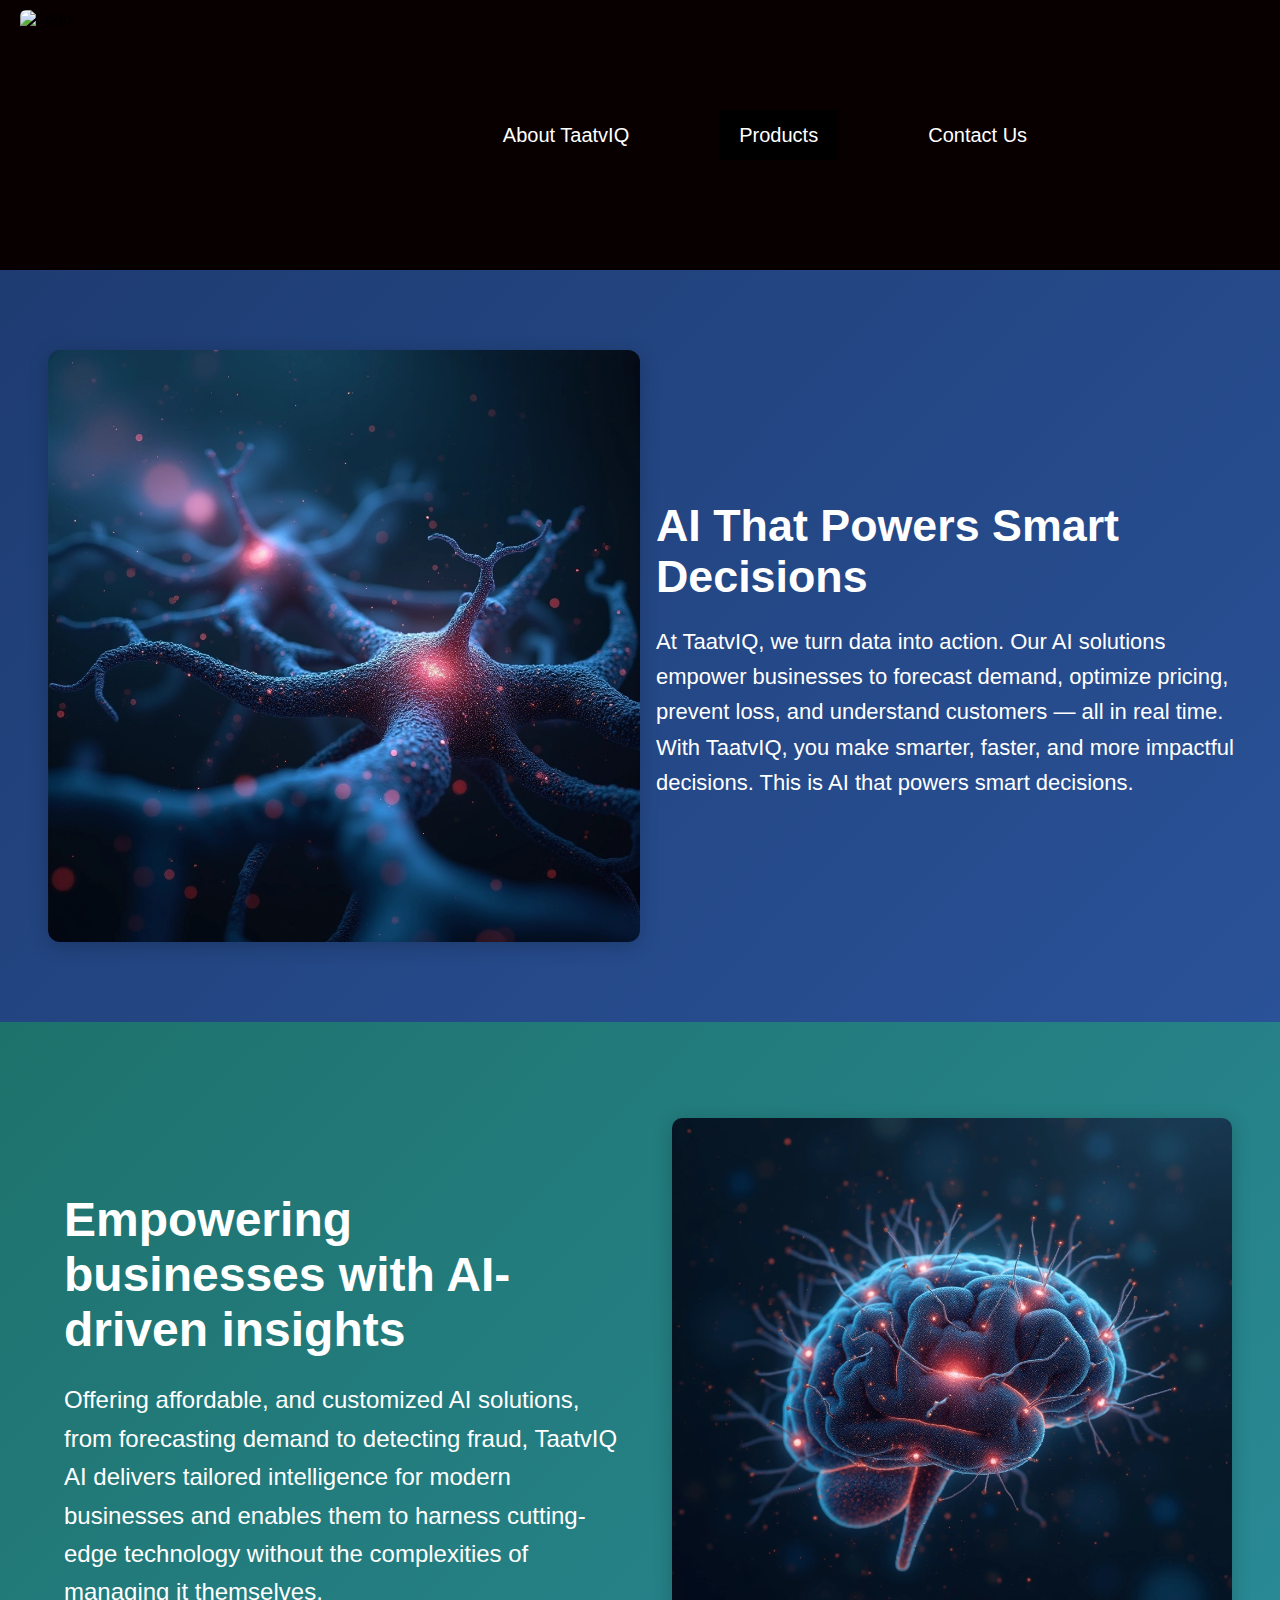
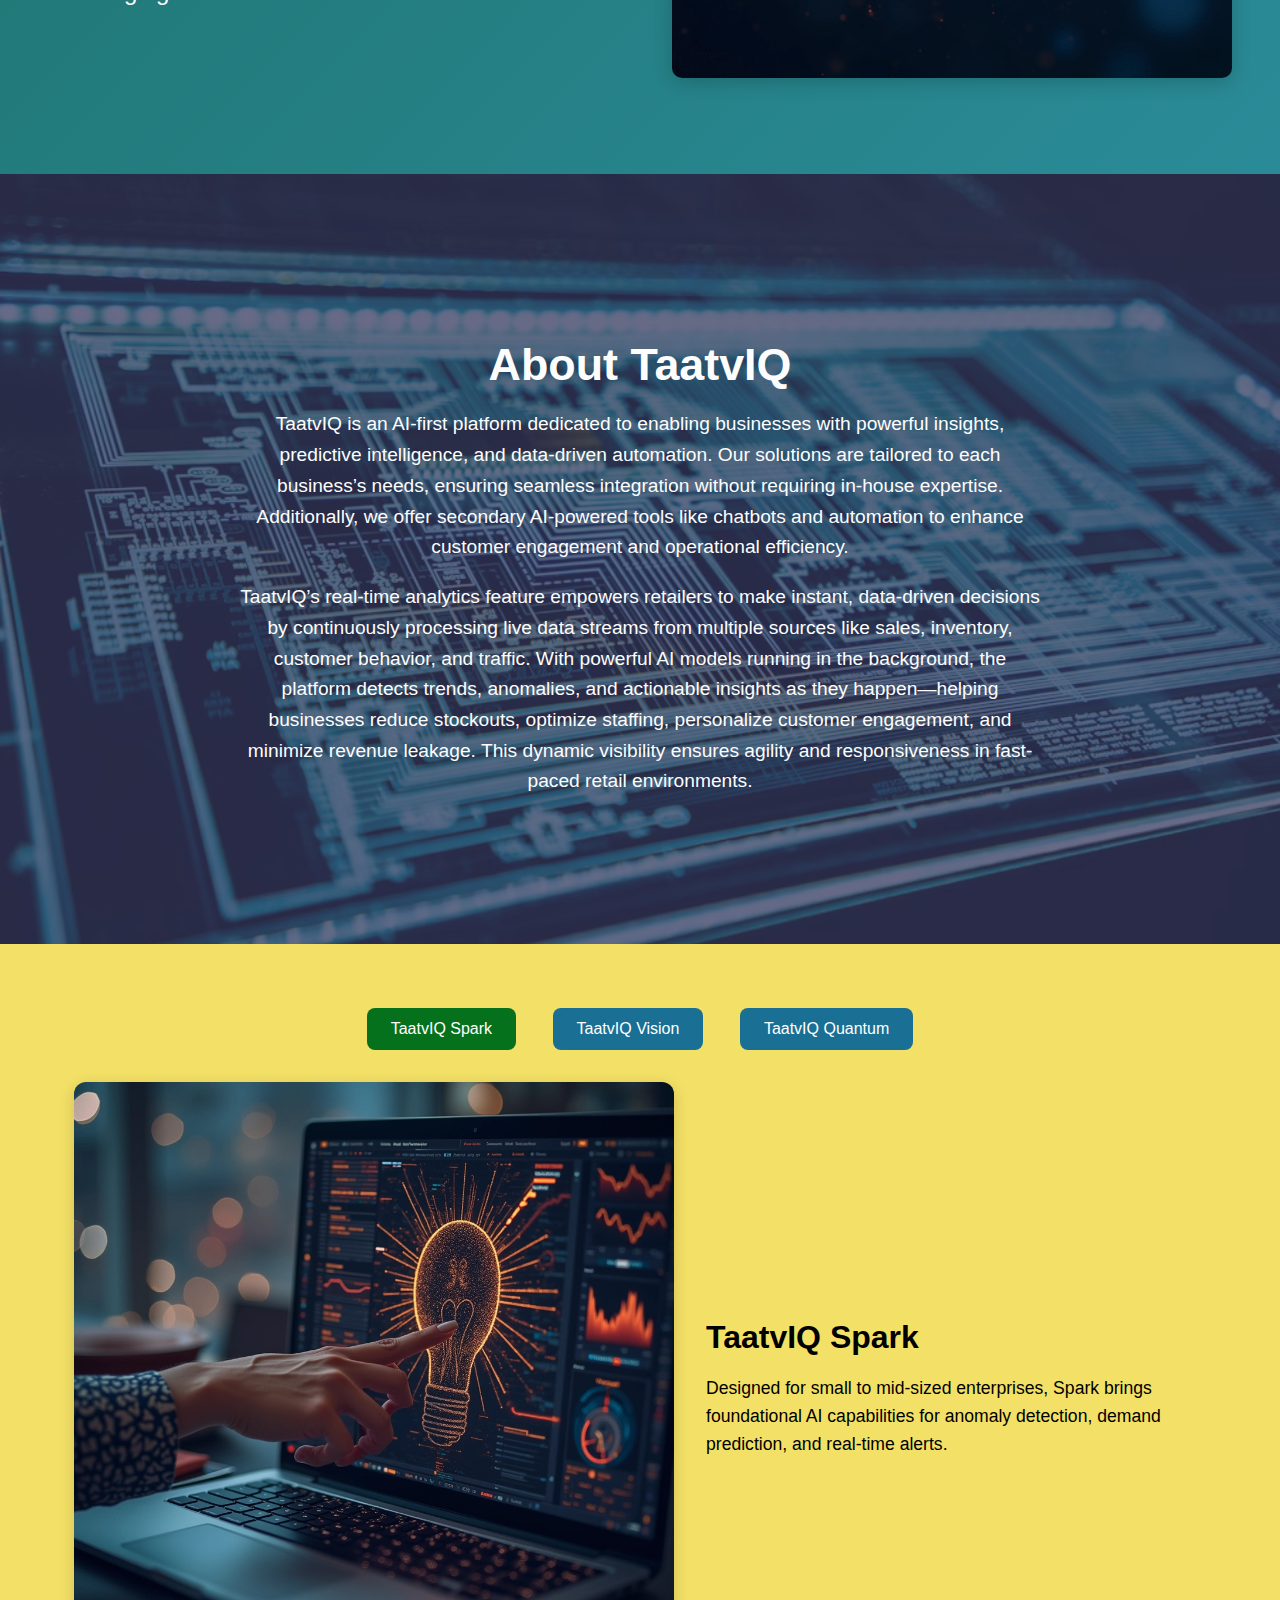
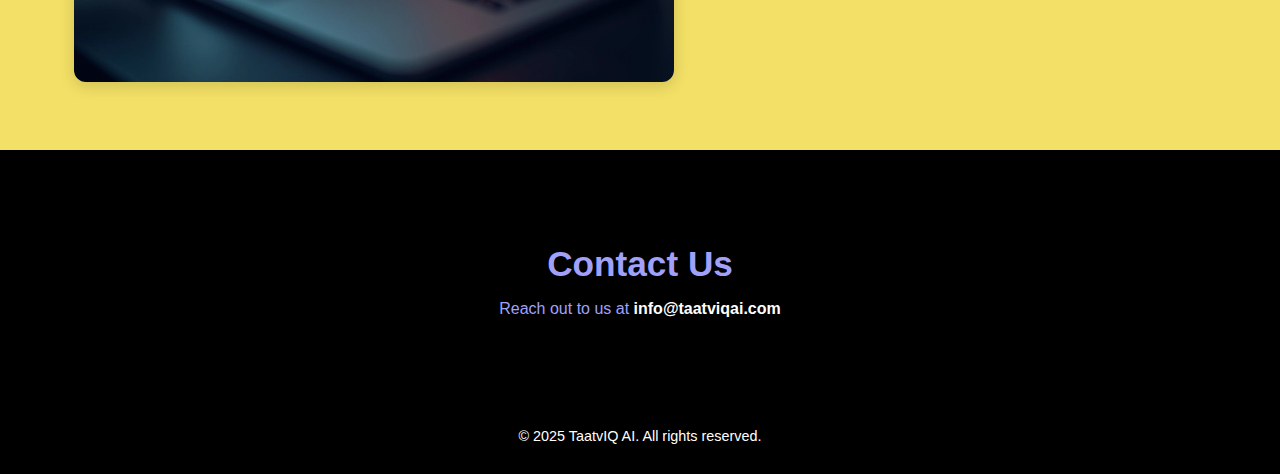
==== index.html @ 4214d224 "Add files via upload" ====
<!DOCTYPE html>
<html lang="en">
    <head>
        <meta charset="UTF-8">
        <meta name="viewport" content="width=device-width, initial-scale=1.0">
        <title>TaatvIQ</title>
        <link rel="stylesheet" href="styles.css">
        <!-- <style>
            header {
                background-color: #000000;
                color: white;
                display: flex;
                align-items: center;
                justify-content: space-between;
                padding: 1rem 2rem;
                flex-wrap: wrap;
            }
            .logo {
                display: flex;
                align-items: center;
                gap: 0.8rem;
            }
            .logo img {
                height: 250px;
                width: 250px;
                border-radius: 6px;
            }
            .logo h1 {
                margin: 0;
                font-size: 1.8rem;
            }
            /* Basic styling for the page */
            body {
                font-family: Arial, sans-serif;
                margin: 0;
                padding: 0;
            }
            html {
                scroll-behavior: smooth;
            }
            /* Styling for the nav bar */
            .navbar {
                position: relative;
                z-index: 1;
                background-color: #080000;
                overflow: visible;
                display: flex;
                align-items: center;
                padding: 10px 20px;
                justify-content: space-between;
            }

            .nav-items {
                display: flex;
                align-items: center;
                justify-content: center;
                gap: 30px;
            }

            /* Styling for the nav items */
            .navbar .nav-items {
                display: flex;
                justify-content: center;
                flex: 3;
            }

            .navbar .nav-items a {
                color: white;
                padding: 14px 20px;
                text-decoration: none;
                text-align: center;
                font-size: 20px;
                margin: 0 20px; /* Added margin to increase the gap */
            }

            .navbar .nav-items a:hover {
                background-color: #ddd;
                color: rgb(0, 0, 0);
            }

            /* Drop-down styling */
            .dropdown {
                position: relative;
                display: inline-block;
            }

            /* Drop-down button (the "Product" tab) */
            .dropbtn {
                color: white;
                padding: 14px 20px;
                font-size: 10px;
                background-color: #000000;
                text-align: center;
                cursor: pointer;
                margin: 0 20px; /* Same margin as other tabs to keep alignment */
            }

            .dropdown-content {
                display: none;
                position: absolute;
                top: 100%; /* below the nav */
                left: 0;
                background-color: #000000;
                min-width: 30px;
                transition: all 0.2s ease-in-out;
                border: solid grey;
                border-radius: 4px;
                z-index: 1;
                /* z-index: 999; make sure it's on top */
                /* box-shadow: 0px 8px 16px rgba(0,0,0,0.4); */
                padding: 5px 0;
            }

            .dropdown:hover .dropdown-content {
                display: block;
            }

            .dropdown .dropdown-content a {
                font-size: 14px !important;
            }

            .dropdown-content a {
                color: white;
                padding: 10px 16px;
                font-size: 7px;
                text-decoration: none;
                display: block;
                width: 100%;
                white-space: nowrap;
            }

            .dropdown-content a:hover {
                background-color: #222;
                color: #000000;
            } 

            .hero {
                display: flex;
                align-items: center;
                justify-content: center;
                background: linear-gradient(135deg, #1e3c72, #2a5298);
                color: white;
                padding: 4rem 2rem;
                animation: fadeIn 2s ease-in-out;
                position: relative;
                overflow: hidden;
            }

            .hero::after {
                content: '';
                position: absolute;
                top: 0; left: 0; right: 0; bottom: 0;
                background: url('https://images.unsplash.com/photo-1581090700227-1e8d3f86eeb5?auto=format&fit=crop&w=1500&q=80') no-repeat center center/cover;
                opacity: 0.1;
                z-index: 0;
            }

            @media (max-width: 768px) {
            .hero {
                flex-direction: column;
                text-align: center;
            }

            .hero-text {
                padding: 1rem;
                text-align: center;
            }
            }

            .hero-text {
                flex: 1;
                position: relative;
                z-index: 1;
            }

            .hero-image {
                flex: 1;
                display: flex;
                justify-content: center;
                align-items: center;
                padding: 1rem;
                position: relative;
                z-index: 1; /* Ensures it's above the ::after background */
            }

            .hero-image img {
                width: 100%;
                max-width: 600px; /* limits image width for large screens */
                height: auto;
                border-radius: 12px;
                box-shadow: 0 4px 20px rgba(0, 0, 0, 0.2); /* Optional: subtle shadow */
            }

            .hero-text h1 {
                font-size: 2.8rem;
                margin-bottom: 1rem;
            }

            .hero-text p {
                font-size: 1.2rem;
                max-width: 600px;
            }

            .hero2 {
                display: flex;
                flex-direction: row-reverse; /* 👈 This flips image to the right */
                align-items: center;
                justify-content: center;
                flex-wrap: wrap; /* optional for responsiveness */
                background: linear-gradient(135deg, #1e726c, #2a8b98);
                color: white;
                padding: 5rem 2rem;
                position: relative;
                overflow: hidden;
                animation: fadeIn 2s ease-in-out;
                z-index: 0;
            }

            .hero2-text {
                flex: 1;
                z-index: 1;
                padding: 2rem;
                max-width: 800px;
            }

            .hero2-text h1 {
                font-size: 3rem;
                margin-bottom: 1rem;
            }

            .hero2-text p {
                font-size: 24px;
                line-height: 1.6;
            }

            .hero2-image {
                flex: 1;
                display: flex;
                justify-content: center;
                align-items: right;
                padding: 1rem;
                position: relative;
                z-index: 1; /* Ensures it's above the ::after background */
            }

            .hero2-image img {
                width: 100%;
                max-width: 600px; /* limits image width for large screens */
                height: auto;
                border-radius: 10px;
                box-shadow: 0 4px 20px rgba(0, 0, 0, 0.2); /* Optional: subtle shadow */
            }

            .hero2::after {
                content: '';
                background: url('https://images.unsplash.com/photo-1581090700227-1e8d3f86eeb5?auto=format&fit=crop&w=1500&q=80') no-repeat center center/cover;
                opacity: 0.1;
                max-width: 500px;
                top: 0;
                left: 0;
                right: 0;
                bottom: 0;
                position: absolute;
                z-index: 0;
            }

            .about-section {
                position: relative;
                background: url('image3.png') no-repeat center center/cover;
                padding: 6rem 2rem;
                color: rgb(253, 253, 253);
                text-align: center;
                z-index: 0;
                overflow: hidden;
            }

            .about-section::before {
                content: '';
                position: absolute;
                top: 0; left: 0; right: 0; bottom: 0;
                background-color: rgba(54, 56, 93, 0.75); /* 40% dark overlay */
                z-index: 1;
            }

            .about-content {
                position: relative;
                z-index: 2;
                max-width: 800px;
                margin: 0 auto;
                padding: 2rem;
            }

            .about-content h2 {
                font-size: 2.8rem;
                margin-bottom: 1rem;
            }

            .about-content p {
                font-size: 1.2rem;
                line-height: 1.6;
            }

            .product-showcase {
                padding: 4rem 2rem;
                background-color: #f3e066;
                text-align: center;
            }

            .product-buttons {
                margin-bottom: 2rem;
            }

            .product-buttons button {
                padding: 0.75rem 1.5rem;
                margin: 0 1rem;
                border: none;
                background-color: #1a6f94;
                color: white;
                font-size: 1rem;
                border-radius: 8px;
                cursor: pointer;
                transition: background-color 0.3s ease;
            }

            .product-buttons button:hover,
            .product-buttons button.active {
                background-color: #06711d;
            }

            .product-display {
                display: flex;
                align-items: center;
                justify-content: center;
                flex-wrap: wrap;
                gap: 2rem;
            }

            .product-image img {
                max-width: 600px;
                width: 100%;
                border-radius: 12px;
                box-shadow: 0 4px 16px rgba(0,0,0,0.15);
            }

            .product-description {
                max-width: 500px;
                text-align: left;
            }

            .product-description h2 {
                font-size: 2rem;
                margin-bottom: 1rem;
            }

            .product-description p {
                font-size: 1.1rem;
                line-height: 1.6;
            }

            .contact-section {
                background-color: #000000;
                text-align: center;
                padding: 4rem 1rem;
                color: #a1a1fc;
            }

            .contact-section h2 {
                font-size: 2.2rem;
                margin-bottom: 1rem;
            }

            .contact-section a {
                color: #ffffff;
                text-decoration: none;
                font-weight: bold;
            }

            .contact-section a:hover {
                text-decoration: underline;
            }

            .site-footer {
                text-align: center;
                padding: 1rem;
                font-size: 0.9rem;
                color: #ffffff;
                background-color: #000000;
            }
        </style> -->
    </head>

    <script>
        const products = {
        spark: {
            img: 'spark.png',
            title: 'TaatvIQ Spark',
            desc: 'Designed for small to mid-sized enterprises, Spark brings foundational AI capabilities for anomaly detection, demand prediction, and real-time alerts.'
        },
        vision: {
            img: 'vision.png',
            title: 'TaatvIQ Vision',
            desc: 'Vision is built for scaling businesses that need deep pattern recognition, real-time decision support, and automated analytics pipelines powered by visual data.'
        },
        quantum: {
            img: 'quantum.png',
            title: 'TaatvIQ Quantum',
            desc: 'Quantum unleashes advanced generative AI and autonomous reasoning models for enterprises demanding bleeding-edge intelligence across diverse data ecosystems.'
        }
        };
        function showProduct(productKey, buttonElement = null) {
            const { img, title, desc } = products[productKey];

            document.getElementById('product-img').src = img;
            document.getElementById('product-img').alt = title;
            document.getElementById('product-desc').innerHTML = `<h2>${title}</h2><p>${desc}</p>`;

            // Update active button only if clicked from main buttons (not dropdown)
            document.querySelectorAll('.product-buttons button').forEach(btn => {
                btn.classList.toggle('active', btn.dataset.product === productKey);
            });

            if (buttonElement) {
            buttonElement.classList.add('active');
            }
        }
    </script>

    <body>
        <!-- Navbar -->
        <div class="navbar">
            <!-- Logo -->
            <div class="logo">
                <img src="https://drive.google.com/uc?export=view&id=1PY2JzmiCUyBqIv1MYgSsz0_lHgj3d6LQ" alt="Logo">
            </div>
            <!-- Navigation links -->
            <div class="nav-items">
                <a href="#aboutus">About TaatvIQ</a>
                <!-- Single Product link with dropdown -->
                <div class="dropdown">
                    <a href="javascript:void(0)" class="dropbtn">Products</a>
                    <div class="dropdown-content">
                        <a href="#product-section" onclick="showProduct('spark')">TaatvIQ Spark</a>
                        <a href="#product-section" onclick="showProduct('vision')">TaatvIQ Vision</a>
                        <a href="#product-section" onclick="showProduct('quantum')">TaatvIQ Quantum</a>
                    </div>
                </div>
                <a href="#contact">Contact Us</a>
            </div>
        </div>

        <section class="hero">
            <div class="hero-image">
            <img src="image1.png" alt="Hero Image">
            </div>
            <div class="hero-text">
            <h1>AI That Powers Smart Decisions</h1>
            <p>At TaatvIQ, we turn data into action. Our AI solutions empower businesses to forecast demand, 
                optimize pricing, prevent loss, and understand customers — all in real time. With TaatvIQ, 
                you make smarter, faster, and more impactful decisions. This is AI that powers smart decisions.</p>
            </div>
        </section>

        <section class="hero2">
            <div class="hero2-image">
            <img src="image2.png" alt="Hero Image2">
            </div>
            <div class="hero2-text">
            <h1>Empowering businesses with AI-driven insights</h1>
            <p>Offering affordable, and customized AI solutions, from forecasting demand to detecting fraud, 
                TaatvIQ AI delivers tailored intelligence for modern businesses and enables them to harness cutting-edge 
                technology without the complexities of managing it themselves.</p>
            </div>
        </section>

        <section id="aboutus" class="about-section">
            <div class="about-content">
            <h2>About TaatvIQ</h2>
            <p>
                TaatvIQ is an AI-first platform dedicated to enabling businesses with powerful insights,
                predictive intelligence, and data-driven automation. Our solutions are tailored to each 
                business’s needs, ensuring seamless integration without requiring in-house expertise. 
                Additionally, we offer secondary AI-powered tools like chatbots and automation to enhance 
                customer engagement and operational efficiency. 
            </p>
            <p>
                TaatvIQ’s real-time analytics feature empowers retailers to make instant, data-driven decisions 
                by continuously processing live data streams from multiple sources like sales, inventory, 
                customer behavior, and traffic. With powerful AI models running in the background, the 
                platform detects trends, anomalies, and actionable insights as they happen—helping businesses 
                reduce stockouts, optimize staffing, personalize customer engagement, and minimize revenue leakage. 
                This dynamic visibility ensures agility and responsiveness in fast-paced retail environments.
            </p>
            </div>
        </section>      
        
        <section id="product-section" class="product-showcase">
            <div class="product-buttons">
                <button data-product="spark" onclick="showProduct('spark')" class="active">TaatvIQ Spark</button>
                <button data-product="vision" onclick="showProduct('vision')">TaatvIQ Vision</button>
                <button data-product="quantum" onclick="showProduct('quantum')">TaatvIQ Quantum</button>
            </div>
        
            <div class="product-display">
            <div class="product-image">
                <img id="product-img" src="spark.png" alt="TaatvIQ Spark">
            </div>
            <div class="product-description" id="product-desc">
                <h2>TaatvIQ Spark</h2>
                <p>Designed for small to mid-sized enterprises, Spark brings foundational AI capabilities for 
                    anomaly detection, demand prediction, and real-time alerts.</p>
            </div>
            </div>
        </section>

        <!-- Contact Us Section -->
        <section id="contact" class="contact-section">
            <h2>Contact Us</h2>
            <p>Reach out to us at <a href="mailto:info@taatviqai.com">info@taatviqai.com</a></p>
        </section>
        
        <!-- Footer -->
        <footer class="site-footer">
            <p>&copy; 2025 TaatvIQ AI. All rights reserved.</p>
        </footer>
    </body>

</html>
---- styles.css ----
header {
  background-color: #000000;
  color: white;
  display: flex;
  align-items: center;
  justify-content: space-between;
  padding: 1rem 2rem;
  flex-wrap: wrap;
}
.logo {
display: flex;
align-items: center;
gap: 0.8rem;
}
.logo img {
height: 250px;
width: 250px;
border-radius: 6px;
}
.logo h1 {
margin: 0;
font-size: 1.8rem;
}
/* Basic styling for the page */
body {
    font-family: Arial, sans-serif;
    margin: 0;
    padding: 0;
}
html {
    scroll-behavior: smooth;
}
/* Styling for the nav bar */
.navbar {
    position: relative;
    z-index: 1;
    background-color: #080000;
    overflow: visible;
    display: flex;
    align-items: center;
    padding: 10px 20px;
    justify-content: space-between;
}

.nav-items {
    display: flex;
    align-items: center;
    justify-content: center;
    gap: 30px;
}

/* Styling for the nav items */
.navbar .nav-items {
    display: flex;
    justify-content: center;
    flex: 3;
}

.navbar .nav-items a {
    color: white;
    padding: 14px 20px;
    text-decoration: none;
    text-align: center;
    font-size: 20px;
    margin: 0 20px; /* Added margin to increase the gap */
}

.navbar .nav-items a:hover {
    background-color: #ddd;
    color: rgb(0, 0, 0);
}

/* Drop-down styling */
.dropdown {
    position: relative;
    display: inline-block;
}

/* Drop-down button (the "Product" tab) */
.dropbtn {
    color: white;
    padding: 14px 20px;
    font-size: 10px;
    background-color: #000000;
    text-align: center;
    cursor: pointer;
    margin: 0 20px; /* Same margin as other tabs to keep alignment */
}

.dropdown-content {
    display: none;
    position: absolute;
    top: 100%; /* below the nav */
    left: 0;
    background-color: #000000;
    min-width: 30px;
    transition: all 0.2s ease-in-out;
    border: solid grey;
    border-radius: 4px;
    z-index: 1;
    /* z-index: 999; make sure it's on top */
    /* box-shadow: 0px 8px 16px rgba(0,0,0,0.4); */
    padding: 5px 0;
}

.dropdown:hover .dropdown-content {
    display: block;
}

.dropdown .dropdown-content a {
    font-size: 14px !important;
}

.dropdown-content a {
    color: white;
    padding: 10px 16px;
    font-size: 7px;
    text-decoration: none;
    display: block;
    width: 100%;
    white-space: nowrap;
}

.dropdown-content a:hover {
    background-color: #222;
    color: #000000;
} 

.hero {
    display: flex;
    align-items: center;
    justify-content: center;
    background: linear-gradient(135deg, #1e3c72, #2a5298);
    color: white;
    padding: 4rem 2rem;
    animation: fadeIn 2s ease-in-out;
    position: relative;
    overflow: hidden;
}

.hero::after {
    content: '';
    position: absolute;
    top: 0; left: 0; right: 0; bottom: 0;
    background: url('https://images.unsplash.com/photo-1581090700227-1e8d3f86eeb5?auto=format&fit=crop&w=1500&q=80') no-repeat center center/cover;
    opacity: 0.1;
    z-index: 0;
}

@media (max-width: 768px) {
.hero {
    flex-direction: column;
    text-align: center;
}

.hero-text {
    padding: 1rem;
    text-align: center;
}
}


.hero-text {
    flex: 1;
    position: relative;
    z-index: 1;
}

.hero-image {
    flex: 1;
    display: flex;
    justify-content: center;
    align-items: center;
    padding: 1rem;
    position: relative;
    z-index: 1; /* Ensures it's above the ::after background */
}

.hero-image img {
    width: 100%;
    max-width: 600px; /* limits image width for large screens */
    height: auto;
    border-radius: 12px;
    box-shadow: 0 4px 20px rgba(0, 0, 0, 0.2); /* Optional: subtle shadow */
}

.hero-text h1 {
    font-size: 2.8rem;
    margin-bottom: 1rem;
}

.hero-text p {
    font-size: 22px;
    line-height: 1.6;
}

.hero2 {
    display: flex;
    flex-direction: row-reverse; /* 👈 This flips image to the right */
    align-items: center;
    justify-content: center;
    flex-wrap: wrap; /* optional for responsiveness */
    background: linear-gradient(135deg, #1e726c, #2a8b98);
    color: white;
    padding: 5rem 2rem;
    position: relative;
    overflow: hidden;
    animation: fadeIn 2s ease-in-out;
    z-index: 0;
}

.hero2-text {
    flex: 1;
    z-index: 1;
    padding: 2rem;
    max-width: 800px;
}

.hero2-text h1 {
    font-size: 3rem;
    margin-bottom: 1rem;
}

.hero2-text p {
    font-size: 24px;
    line-height: 1.6;
}

.hero2-image {
    flex: 1;
    display: flex;
    justify-content: center;
    align-items: right;
    padding: 1rem;
    position: relative;
    z-index: 1; /* Ensures it's above the ::after background */
}

.hero2-image img {
    width: 100%;
    max-width: 600px; /* limits image width for large screens */
    height: auto;
    border-radius: 10px;
    box-shadow: 0 4px 20px rgba(0, 0, 0, 0.2); /* Optional: subtle shadow */
}

.hero2::after {
    content: '';
    background: url('https://images.unsplash.com/photo-1581090700227-1e8d3f86eeb5?auto=format&fit=crop&w=1500&q=80') no-repeat center center/cover;
    opacity: 0.1;
    max-width: 500px;
    top: 0;
    left: 0;
    right: 0;
    bottom: 0;
    position: absolute;
    z-index: 0;
}

.about-section {
    position: relative;
    background: url('image3.png') no-repeat center center/cover;
    padding: 6rem 2rem;
    color: rgb(253, 253, 253);
    text-align: center;
    z-index: 0;
    overflow: hidden;
}

.about-section::before {
    content: '';
    position: absolute;
    top: 0; left: 0; right: 0; bottom: 0;
    background-color: rgba(54, 56, 93, 0.75); /* 40% dark overlay */
    z-index: 1;
}

.about-content {
    position: relative;
    z-index: 2;
    max-width: 800px;
    margin: 0 auto;
    padding: 2rem;
}

.about-content h2 {
    font-size: 2.8rem;
    margin-bottom: 1rem;
}

.about-content p {
    font-size: 1.2rem;
    line-height: 1.6;
}

.product-showcase {
    padding: 4rem 2rem;
    background-color: #f3e066;
    text-align: center;
}

.product-buttons {
    margin-bottom: 2rem;
}

.product-buttons button {
    padding: 0.75rem 1.5rem;
    margin: 0 1rem;
    border: none;
    background-color: #1a6f94;
    color: white;
    font-size: 1rem;
    border-radius: 8px;
    cursor: pointer;
    transition: background-color 0.3s ease;
}

.product-buttons button:hover,
.product-buttons button.active {
    background-color: #06711d;
}

.product-display {
    display: flex;
    align-items: center;
    justify-content: center;
    flex-wrap: wrap;
    gap: 2rem;
}

.product-image img {
    max-width: 600px;
    width: 100%;
    border-radius: 12px;
    box-shadow: 0 4px 16px rgba(0,0,0,0.15);
}

.product-description {
    max-width: 500px;
    text-align: left;
}

.product-description h2 {
    font-size: 2rem;
    margin-bottom: 1rem;
}

.product-description p {
    font-size: 1.1rem;
    line-height: 1.6;
}

.contact-section {
    background-color: #000000;
    text-align: center;
    padding: 4rem 1rem;
    color: #a1a1fc;
}

.contact-section h2 {
    font-size: 2.2rem;
    margin-bottom: 1rem;
}

.contact-section a {
    color: #ffffff;
    text-decoration: none;
    font-weight: bold;
}

.contact-section a:hover {
    text-decoration: underline;
}

.site-footer {
    text-align: center;
    padding: 1rem;
    font-size: 0.9rem;
    color: #ffffff;
    background-color: #000000;
}
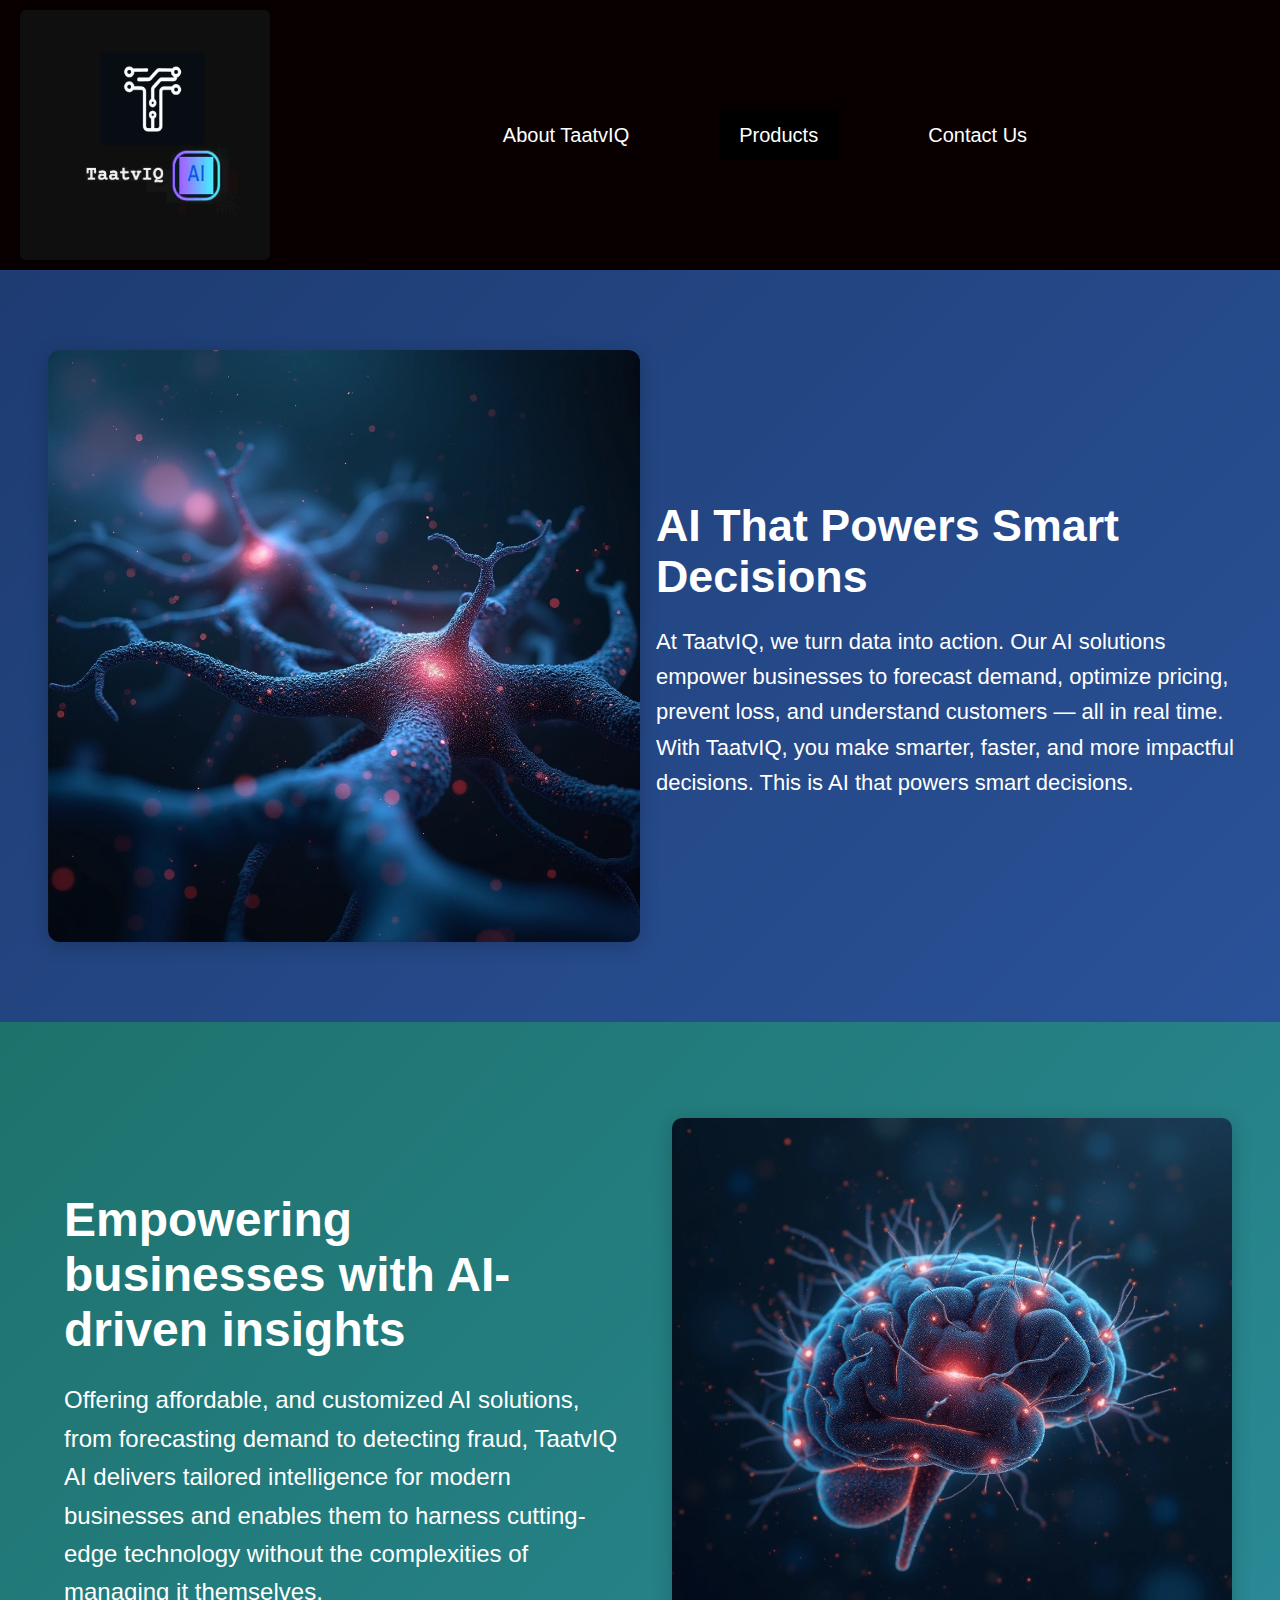
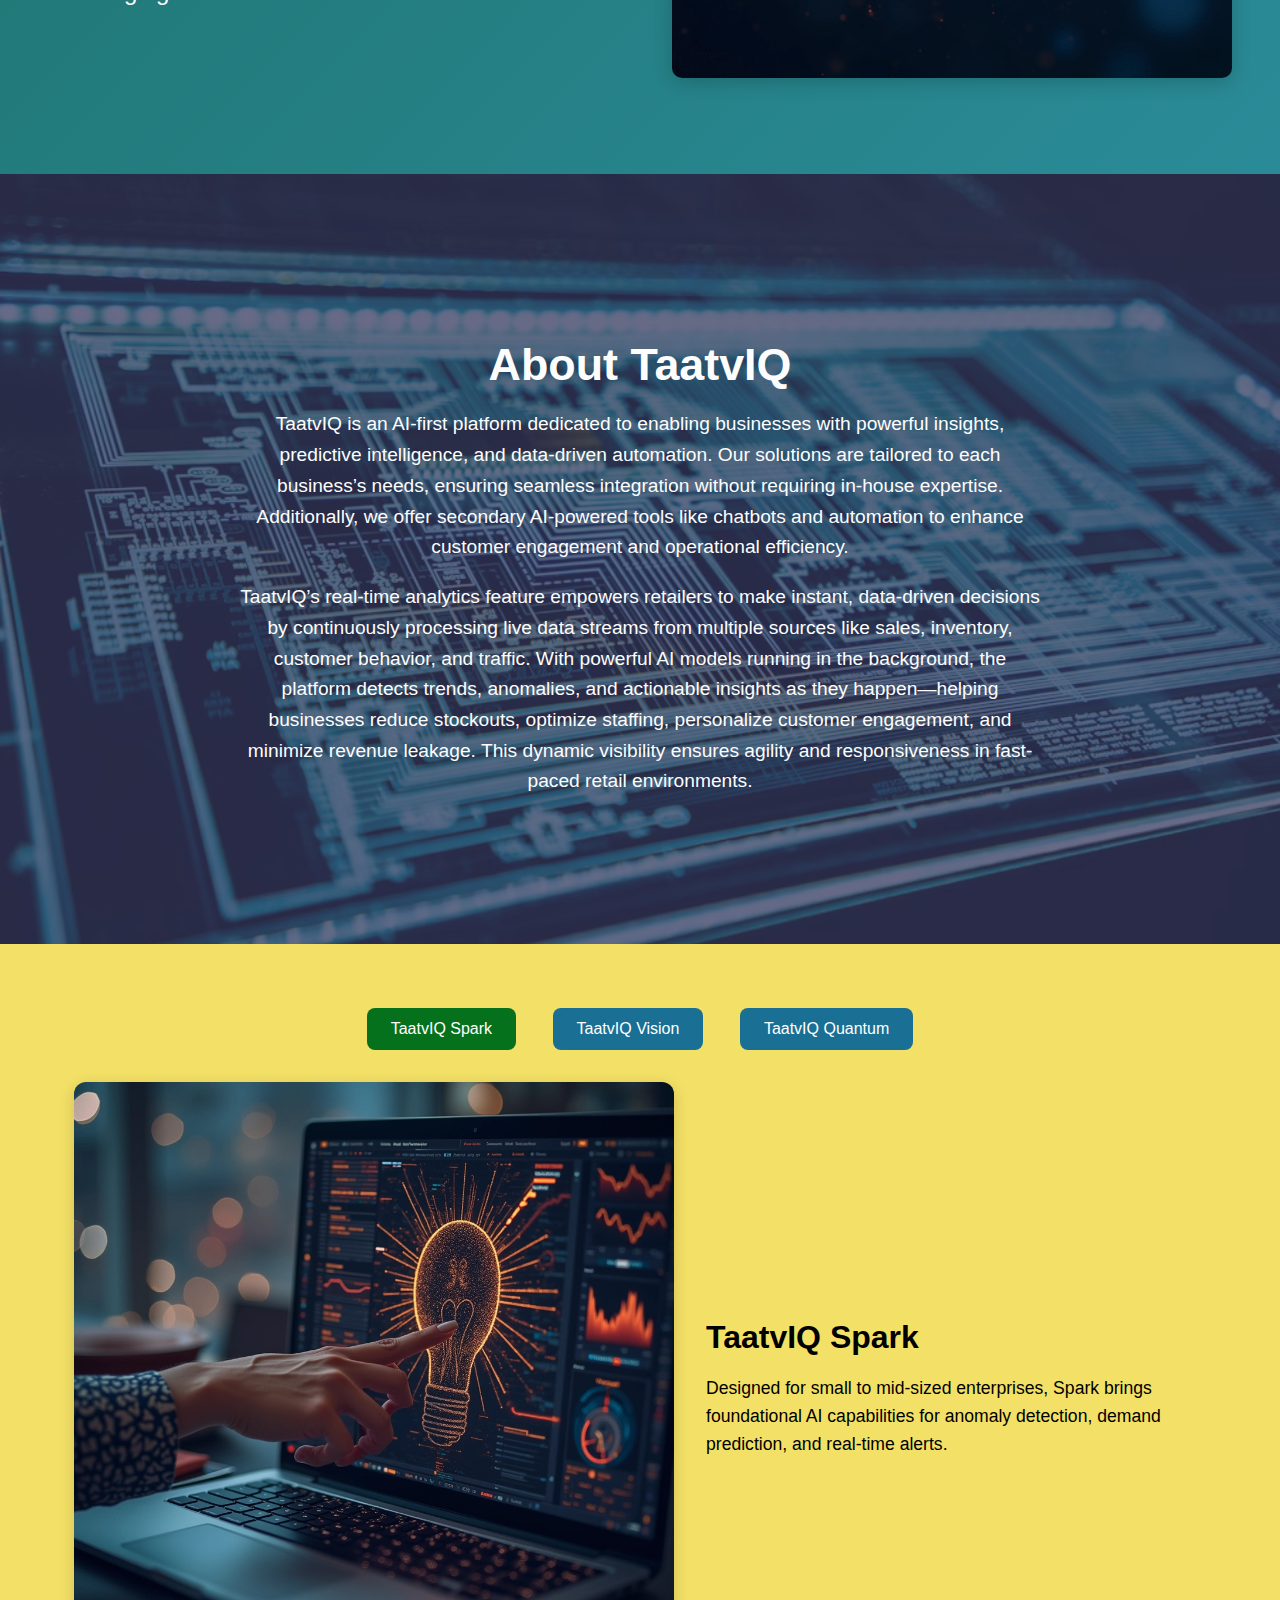
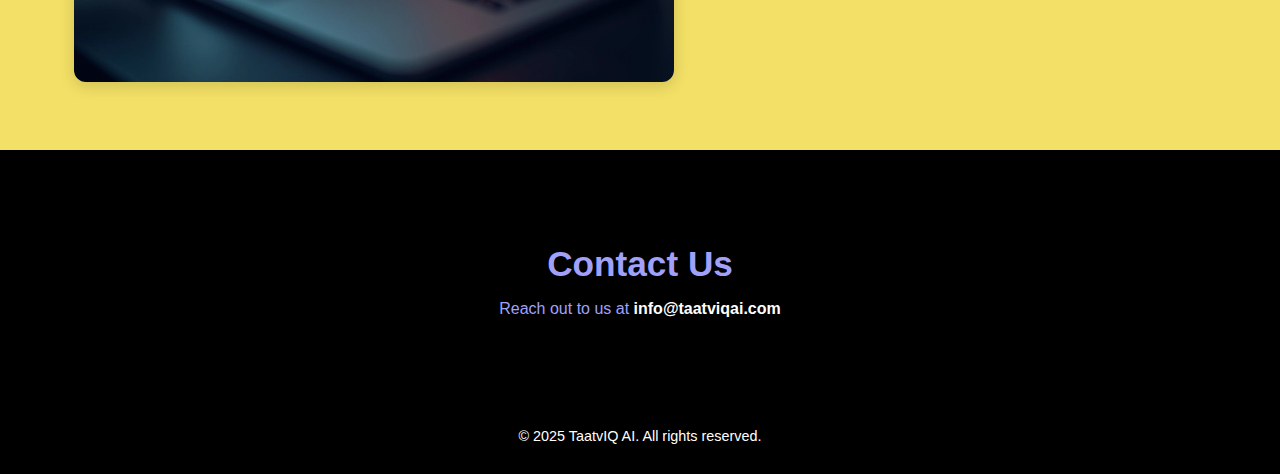
==== commit ac7561e2: "Update index.html" ====
--- a/index.html
+++ b/index.html
@@ -5,388 +5,6 @@
         <meta name="viewport" content="width=device-width, initial-scale=1.0">
         <title>TaatvIQ</title>
         <link rel="stylesheet" href="styles.css">
-        <!-- <style>
-            header {
-                background-color: #000000;
-                color: white;
-                display: flex;
-                align-items: center;
-                justify-content: space-between;
-                padding: 1rem 2rem;
-                flex-wrap: wrap;
-            }
-            .logo {
-                display: flex;
-                align-items: center;
-                gap: 0.8rem;
-            }
-            .logo img {
-                height: 250px;
-                width: 250px;
-                border-radius: 6px;
-            }
-            .logo h1 {
-                margin: 0;
-                font-size: 1.8rem;
-            }
-            /* Basic styling for the page */
-            body {
-                font-family: Arial, sans-serif;
-                margin: 0;
-                padding: 0;
-            }
-            html {
-                scroll-behavior: smooth;
-            }
-            /* Styling for the nav bar */
-            .navbar {
-                position: relative;
-                z-index: 1;
-                background-color: #080000;
-                overflow: visible;
-                display: flex;
-                align-items: center;
-                padding: 10px 20px;
-                justify-content: space-between;
-            }
-
-            .nav-items {
-                display: flex;
-                align-items: center;
-                justify-content: center;
-                gap: 30px;
-            }
-
-            /* Styling for the nav items */
-            .navbar .nav-items {
-                display: flex;
-                justify-content: center;
-                flex: 3;
-            }
-
-            .navbar .nav-items a {
-                color: white;
-                padding: 14px 20px;
-                text-decoration: none;
-                text-align: center;
-                font-size: 20px;
-                margin: 0 20px; /* Added margin to increase the gap */
-            }
-
-            .navbar .nav-items a:hover {
-                background-color: #ddd;
-                color: rgb(0, 0, 0);
-            }
-
-            /* Drop-down styling */
-            .dropdown {
-                position: relative;
-                display: inline-block;
-            }
-
-            /* Drop-down button (the "Product" tab) */
-            .dropbtn {
-                color: white;
-                padding: 14px 20px;
-                font-size: 10px;
-                background-color: #000000;
-                text-align: center;
-                cursor: pointer;
-                margin: 0 20px; /* Same margin as other tabs to keep alignment */
-            }
-
-            .dropdown-content {
-                display: none;
-                position: absolute;
-                top: 100%; /* below the nav */
-                left: 0;
-                background-color: #000000;
-                min-width: 30px;
-                transition: all 0.2s ease-in-out;
-                border: solid grey;
-                border-radius: 4px;
-                z-index: 1;
-                /* z-index: 999; make sure it's on top */
-                /* box-shadow: 0px 8px 16px rgba(0,0,0,0.4); */
-                padding: 5px 0;
-            }
-
-            .dropdown:hover .dropdown-content {
-                display: block;
-            }
-
-            .dropdown .dropdown-content a {
-                font-size: 14px !important;
-            }
-
-            .dropdown-content a {
-                color: white;
-                padding: 10px 16px;
-                font-size: 7px;
-                text-decoration: none;
-                display: block;
-                width: 100%;
-                white-space: nowrap;
-            }
-
-            .dropdown-content a:hover {
-                background-color: #222;
-                color: #000000;
-            } 
-
-            .hero {
-                display: flex;
-                align-items: center;
-                justify-content: center;
-                background: linear-gradient(135deg, #1e3c72, #2a5298);
-                color: white;
-                padding: 4rem 2rem;
-                animation: fadeIn 2s ease-in-out;
-                position: relative;
-                overflow: hidden;
-            }
-
-            .hero::after {
-                content: '';
-                position: absolute;
-                top: 0; left: 0; right: 0; bottom: 0;
-                background: url('https://images.unsplash.com/photo-1581090700227-1e8d3f86eeb5?auto=format&fit=crop&w=1500&q=80') no-repeat center center/cover;
-                opacity: 0.1;
-                z-index: 0;
-            }
-
-            @media (max-width: 768px) {
-            .hero {
-                flex-direction: column;
-                text-align: center;
-            }
-
-            .hero-text {
-                padding: 1rem;
-                text-align: center;
-            }
-            }
-
-            .hero-text {
-                flex: 1;
-                position: relative;
-                z-index: 1;
-            }
-
-            .hero-image {
-                flex: 1;
-                display: flex;
-                justify-content: center;
-                align-items: center;
-                padding: 1rem;
-                position: relative;
-                z-index: 1; /* Ensures it's above the ::after background */
-            }
-
-            .hero-image img {
-                width: 100%;
-                max-width: 600px; /* limits image width for large screens */
-                height: auto;
-                border-radius: 12px;
-                box-shadow: 0 4px 20px rgba(0, 0, 0, 0.2); /* Optional: subtle shadow */
-            }
-
-            .hero-text h1 {
-                font-size: 2.8rem;
-                margin-bottom: 1rem;
-            }
-
-            .hero-text p {
-                font-size: 1.2rem;
-                max-width: 600px;
-            }
-
-            .hero2 {
-                display: flex;
-                flex-direction: row-reverse; /* 👈 This flips image to the right */
-                align-items: center;
-                justify-content: center;
-                flex-wrap: wrap; /* optional for responsiveness */
-                background: linear-gradient(135deg, #1e726c, #2a8b98);
-                color: white;
-                padding: 5rem 2rem;
-                position: relative;
-                overflow: hidden;
-                animation: fadeIn 2s ease-in-out;
-                z-index: 0;
-            }
-
-            .hero2-text {
-                flex: 1;
-                z-index: 1;
-                padding: 2rem;
-                max-width: 800px;
-            }
-
-            .hero2-text h1 {
-                font-size: 3rem;
-                margin-bottom: 1rem;
-            }
-
-            .hero2-text p {
-                font-size: 24px;
-                line-height: 1.6;
-            }
-
-            .hero2-image {
-                flex: 1;
-                display: flex;
-                justify-content: center;
-                align-items: right;
-                padding: 1rem;
-                position: relative;
-                z-index: 1; /* Ensures it's above the ::after background */
-            }
-
-            .hero2-image img {
-                width: 100%;
-                max-width: 600px; /* limits image width for large screens */
-                height: auto;
-                border-radius: 10px;
-                box-shadow: 0 4px 20px rgba(0, 0, 0, 0.2); /* Optional: subtle shadow */
-            }
-
-            .hero2::after {
-                content: '';
-                background: url('https://images.unsplash.com/photo-1581090700227-1e8d3f86eeb5?auto=format&fit=crop&w=1500&q=80') no-repeat center center/cover;
-                opacity: 0.1;
-                max-width: 500px;
-                top: 0;
-                left: 0;
-                right: 0;
-                bottom: 0;
-                position: absolute;
-                z-index: 0;
-            }
-
-            .about-section {
-                position: relative;
-                background: url('image3.png') no-repeat center center/cover;
-                padding: 6rem 2rem;
-                color: rgb(253, 253, 253);
-                text-align: center;
-                z-index: 0;
-                overflow: hidden;
-            }
-
-            .about-section::before {
-                content: '';
-                position: absolute;
-                top: 0; left: 0; right: 0; bottom: 0;
-                background-color: rgba(54, 56, 93, 0.75); /* 40% dark overlay */
-                z-index: 1;
-            }
-
-            .about-content {
-                position: relative;
-                z-index: 2;
-                max-width: 800px;
-                margin: 0 auto;
-                padding: 2rem;
-            }
-
-            .about-content h2 {
-                font-size: 2.8rem;
-                margin-bottom: 1rem;
-            }
-
-            .about-content p {
-                font-size: 1.2rem;
-                line-height: 1.6;
-            }
-
-            .product-showcase {
-                padding: 4rem 2rem;
-                background-color: #f3e066;
-                text-align: center;
-            }
-
-            .product-buttons {
-                margin-bottom: 2rem;
-            }
-
-            .product-buttons button {
-                padding: 0.75rem 1.5rem;
-                margin: 0 1rem;
-                border: none;
-                background-color: #1a6f94;
-                color: white;
-                font-size: 1rem;
-                border-radius: 8px;
-                cursor: pointer;
-                transition: background-color 0.3s ease;
-            }
-
-            .product-buttons button:hover,
-            .product-buttons button.active {
-                background-color: #06711d;
-            }
-
-            .product-display {
-                display: flex;
-                align-items: center;
-                justify-content: center;
-                flex-wrap: wrap;
-                gap: 2rem;
-            }
-
-            .product-image img {
-                max-width: 600px;
-                width: 100%;
-                border-radius: 12px;
-                box-shadow: 0 4px 16px rgba(0,0,0,0.15);
-            }
-
-            .product-description {
-                max-width: 500px;
-                text-align: left;
-            }
-
-            .product-description h2 {
-                font-size: 2rem;
-                margin-bottom: 1rem;
-            }
-
-            .product-description p {
-                font-size: 1.1rem;
-                line-height: 1.6;
-            }
-
-            .contact-section {
-                background-color: #000000;
-                text-align: center;
-                padding: 4rem 1rem;
-                color: #a1a1fc;
-            }
-
-            .contact-section h2 {
-                font-size: 2.2rem;
-                margin-bottom: 1rem;
-            }
-
-            .contact-section a {
-                color: #ffffff;
-                text-decoration: none;
-                font-weight: bold;
-            }
-
-            .contact-section a:hover {
-                text-decoration: underline;
-            }
-
-            .site-footer {
-                text-align: center;
-                padding: 1rem;
-                font-size: 0.9rem;
-                color: #ffffff;
-                background-color: #000000;
-            }
-        </style> -->
     </head>
 
     <script>
@@ -430,7 +48,7 @@
         <div class="navbar">
             <!-- Logo -->
             <div class="logo">
-                <img src="https://drive.google.com/uc?export=view&id=1PY2JzmiCUyBqIv1MYgSsz0_lHgj3d6LQ" alt="Logo">
+                <img src="logo.png" alt="Logo">
             </div>
             <!-- Navigation links -->
             <div class="nav-items">
